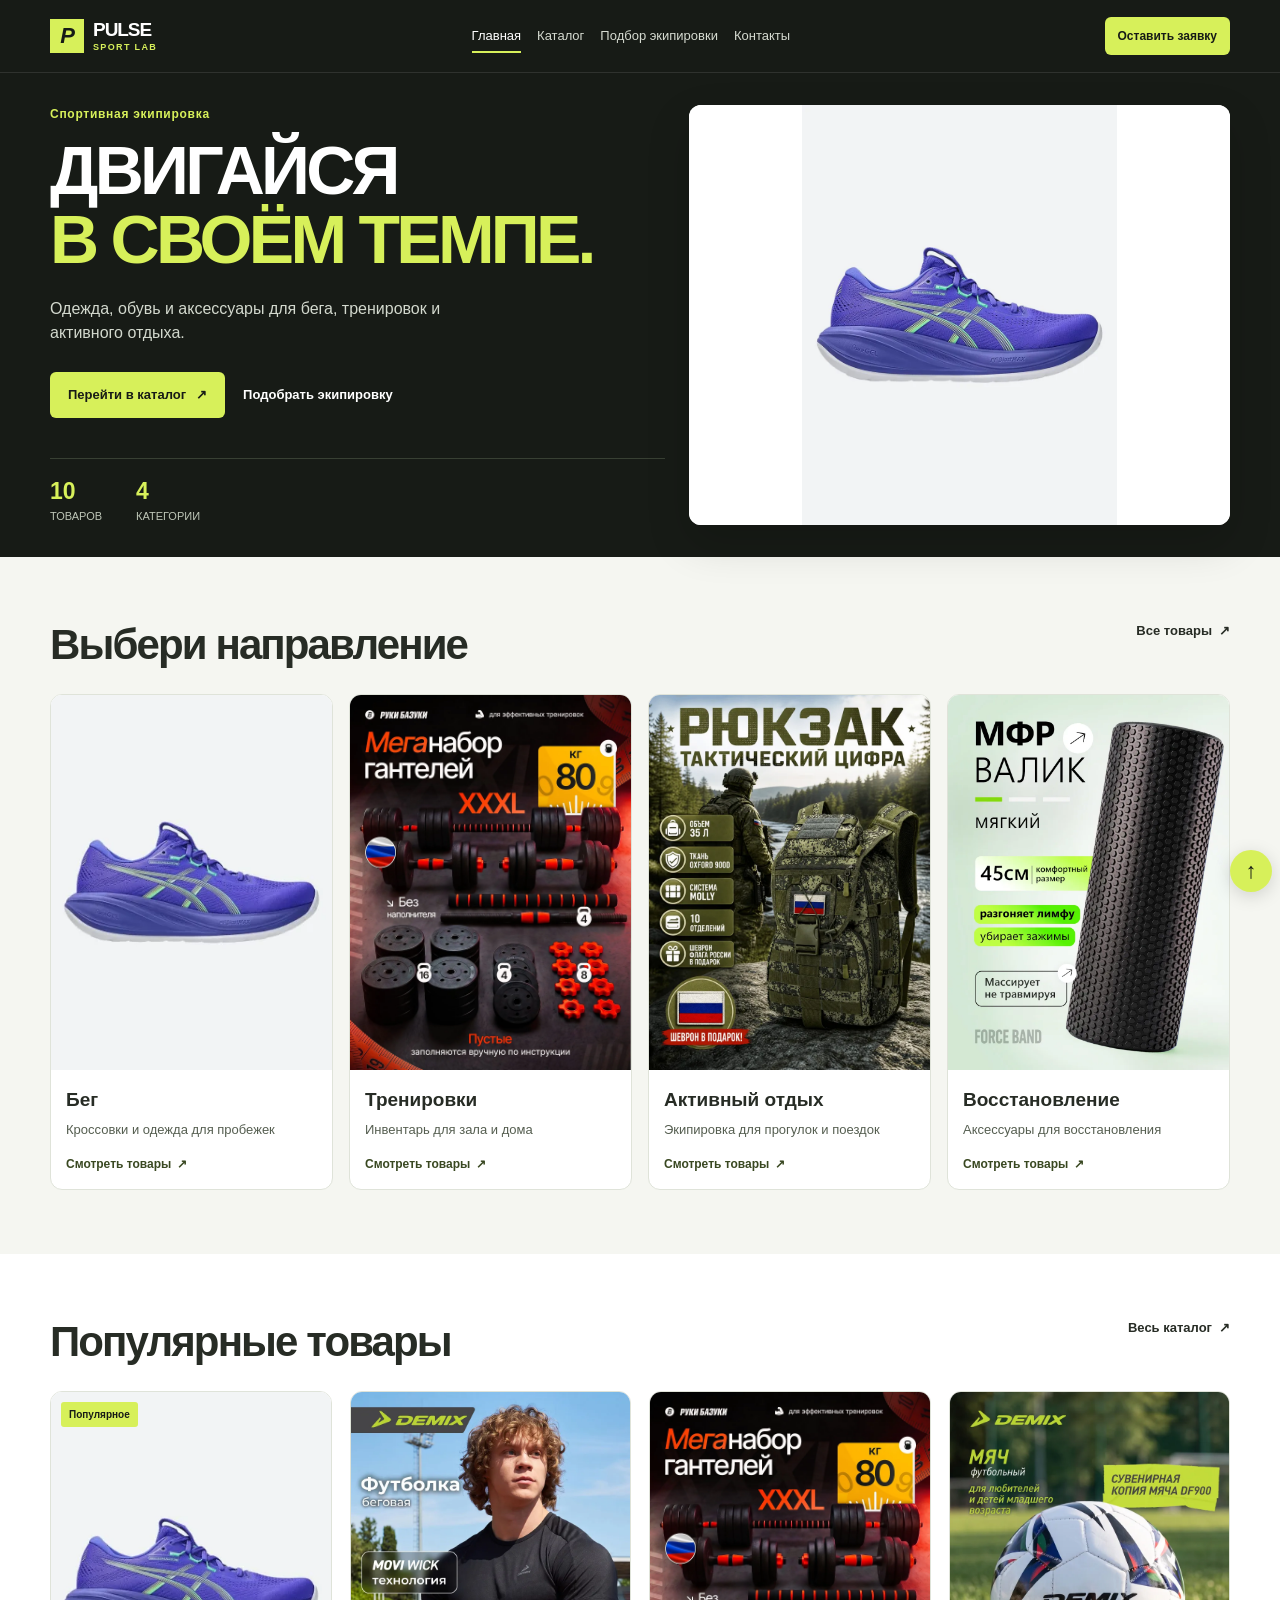
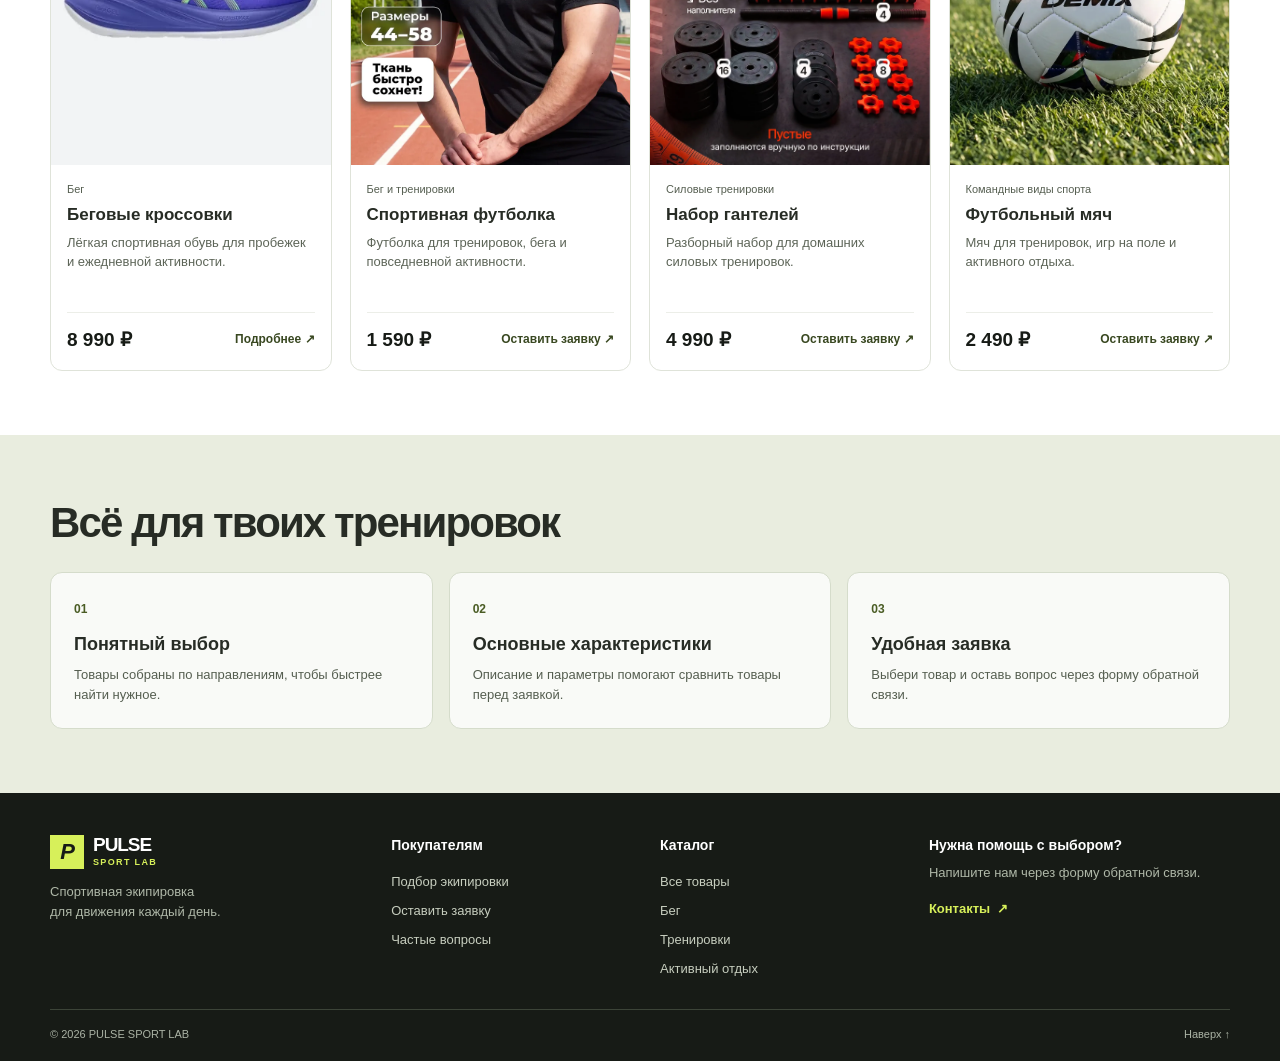
==== index.html @ 59fb66b0 "Адаптировать страницы магазина PULSE SPORT LAB для КР №3" ====
<!DOCTYPE html>
<html lang="ru">
<head>
  <meta charset="UTF-8">
  <meta name="viewport" content="width=device-width, initial-scale=1.0">
  <meta name="description" content="Спортивная одежда, обувь и аксессуары для бега, тренировок и активного отдыха.">
  <meta name="theme-color" content="#171b16">
  <title>Главная — PULSE SPORT LAB</title>
  <link rel="stylesheet" href="css/style.css">
  <link rel="stylesheet" href="css/responsive.css">
</head>
<body>
<a class="skip-link" href="#main-content">Перейти к содержимому</a>
<header class="site-header">
  <div class="container site-header__inner">
    <a class="logo" href="index.html"><span class="logo__mark" aria-hidden="true">P</span><span class="logo__word">PULSE <small>SPORT LAB</small></span></a>
    <button class="menu-toggle" type="button" aria-expanded="false" aria-controls="site-menu" hidden>Меню</button>
    <nav id="site-menu" class="site-nav" aria-label="Основная навигация"><ul class="site-nav__list"><li><a class="site-nav__link site-nav__link--active" href="index.html" aria-current="page">Главная</a></li><li><a class="site-nav__link" href="catalog.html">Каталог</a></li><li><a class="site-nav__link" href="guide.html">Подбор экипировки</a></li><li><a class="site-nav__link" href="contacts.html">Контакты</a></li></ul></nav>
    <a class="button button--small site-header__cta" href="order.html">Оставить заявку</a>
  </div>
</header>
<main id="main-content" tabindex="-1">
  <section class="hero">
    <div class="container hero__layout">
      <div class="hero__copy"><p class="eyebrow">Спортивная экипировка</p><h1 class="hero__title">ДВИГАЙСЯ<br><span>В СВОЁМ ТЕМПЕ.</span></h1><p class="hero__description">Одежда, обувь и аксессуары для бега, тренировок и активного отдыха.</p><div class="hero__actions"><a class="button" href="catalog.html">Перейти в каталог <span aria-hidden="true">↗</span></a><a class="text-link text-link--light" href="guide.html">Подобрать экипировку</a></div><div class="hero__meta"><div><strong>10</strong><span>ТОВАРОВ</span></div><div><strong>4</strong><span>КАТЕГОРИИ</span></div></div></div>
      <div class="hero__visual"><img class="hero__image" src="images/running-shoes.webp" srcset="images/running-shoes-360.webp 360w, images/running-shoes.webp 750w" sizes="(min-width: 768px) min(46vw, 550px), calc(100vw - 32px)" alt="Беговые кроссовки фиолетового цвета" width="750" height="1000" loading="eager" decoding="async"></div>
    </div>
  </section>
  <section class="section section--paper" id="directions"><div class="container"><div class="section-heading"><div><h2>Выбери направление</h2></div><a class="text-link" href="catalog.html">Все товары <span aria-hidden="true">↗</span></a></div><div class="category-grid"><a class="category-card" href="catalog.html#run">
  <div class="category-card__media"><img src="images/running-shoes.webp" srcset="images/running-shoes-360.webp 360w, images/running-shoes.webp 750w" sizes="(min-width: 1024px) 280px, (min-width: 640px) 44vw, calc(100vw - 32px)" alt="Беговые кроссовки" loading="lazy" decoding="async"></div>
  <div class="category-card__body"><h3>Бег</h3><p>Кроссовки и одежда для пробежек</p><span class="category-card__link">Смотреть товары <span aria-hidden="true">↗</span></span></div>
</a><a class="category-card" href="catalog.html#train">
  <div class="category-card__media"><img src="images/dumbbells.webp" alt="Набор гантелей" loading="lazy" decoding="async"></div>
  <div class="category-card__body"><h3>Тренировки</h3><p>Инвентарь для зала и дома</p><span class="category-card__link">Смотреть товары <span aria-hidden="true">↗</span></span></div>
</a><a class="category-card" href="catalog.html#outdoor">
  <div class="category-card__media"><img src="images/backpack.webp" alt="Тактический рюкзак" loading="lazy" decoding="async"></div>
  <div class="category-card__body"><h3>Активный отдых</h3><p>Экипировка для прогулок и поездок</p><span class="category-card__link">Смотреть товары <span aria-hidden="true">↗</span></span></div>
</a><a class="category-card" href="catalog.html#recovery">
  <div class="category-card__media"><img src="images/foam-roller.webp" alt="Массажный ролл" loading="lazy" decoding="async"></div>
  <div class="category-card__body"><h3>Восстановление</h3><p>Аксессуары для восстановления</p><span class="category-card__link">Смотреть товары <span aria-hidden="true">↗</span></span></div>
</a></div></div></section>
  <section class="section section--white" id="popular"><div class="container"><div class="section-heading"><div><h2>Популярные товары</h2></div><a class="text-link" href="catalog.html">Весь каталог <span aria-hidden="true">↗</span></a></div><div class="product-grid product-grid--four"><article class="product-card">
      <a class="product-card__media" href="product.html"><span class="product-card__badge">Популярное</span><img class="product-card__image" src="images/running-shoes.webp" srcset="images/running-shoes-360.webp 360w, images/running-shoes.webp 750w" sizes="(min-width: 1024px) 280px, (min-width: 640px) 44vw, calc(100vw - 32px)" alt="Беговые кроссовки фиолетового цвета" width="750" height="1000" loading="lazy" decoding="async"></a>
      <div class="product-card__content">
        <p class="product-card__category">Бег</p>
        <h3 class="product-card__title"><a href="product.html">Беговые кроссовки</a></h3>
        <p class="product-card__description">Лёгкая спортивная обувь для пробежек и ежедневной активности.</p>
        <div class="product-card__bottom"><span class="product-card__price">8 990 ₽</span><a class="product-card__link" href="product.html">Подробнее <span aria-hidden="true">↗</span></a></div>
      </div>
    </article><article class="product-card">
      <a class="product-card__media" href="order.html?product=%D0%A1%D0%BF%D0%BE%D1%80%D1%82%D0%B8%D0%B2%D0%BD%D0%B0%D1%8F%20%D1%84%D1%83%D1%82%D0%B1%D0%BE%D0%BB%D0%BA%D0%B0"><img class="product-card__image" src="images/sports-tshirt.webp" alt="Чёрная спортивная футболка" width="750" height="1000" loading="lazy" decoding="async"></a>
      <div class="product-card__content">
        <p class="product-card__category">Бег и тренировки</p>
        <h3 class="product-card__title"><a href="order.html?product=%D0%A1%D0%BF%D0%BE%D1%80%D1%82%D0%B8%D0%B2%D0%BD%D0%B0%D1%8F%20%D1%84%D1%83%D1%82%D0%B1%D0%BE%D0%BB%D0%BA%D0%B0">Спортивная футболка</a></h3>
        <p class="product-card__description">Футболка для тренировок, бега и повседневной активности.</p>
        <div class="product-card__bottom"><span class="product-card__price">1 590 ₽</span><a class="product-card__link" href="order.html?product=%D0%A1%D0%BF%D0%BE%D1%80%D1%82%D0%B8%D0%B2%D0%BD%D0%B0%D1%8F%20%D1%84%D1%83%D1%82%D0%B1%D0%BE%D0%BB%D0%BA%D0%B0">Оставить заявку <span aria-hidden="true">↗</span></a></div>
      </div>
    </article><article class="product-card">
      <a class="product-card__media" href="order.html?product=%D0%9D%D0%B0%D0%B1%D0%BE%D1%80%20%D0%B3%D0%B0%D0%BD%D1%82%D0%B5%D0%BB%D0%B5%D0%B9"><img class="product-card__image" src="images/dumbbells.webp" alt="Набор разборных гантелей" width="1200" height="1600" loading="lazy" decoding="async"></a>
      <div class="product-card__content">
        <p class="product-card__category">Силовые тренировки</p>
        <h3 class="product-card__title"><a href="order.html?product=%D0%9D%D0%B0%D0%B1%D0%BE%D1%80%20%D0%B3%D0%B0%D0%BD%D1%82%D0%B5%D0%BB%D0%B5%D0%B9">Набор гантелей</a></h3>
        <p class="product-card__description">Разборный набор для домашних силовых тренировок.</p>
        <div class="product-card__bottom"><span class="product-card__price">4 990 ₽</span><a class="product-card__link" href="order.html?product=%D0%9D%D0%B0%D0%B1%D0%BE%D1%80%20%D0%B3%D0%B0%D0%BD%D1%82%D0%B5%D0%BB%D0%B5%D0%B9">Оставить заявку <span aria-hidden="true">↗</span></a></div>
      </div>
    </article><article class="product-card">
      <a class="product-card__media" href="order.html?product=%D0%A4%D1%83%D1%82%D0%B1%D0%BE%D0%BB%D1%8C%D0%BD%D1%8B%D0%B9%20%D0%BC%D1%8F%D1%87"><img class="product-card__image" src="images/football.webp" alt="Футбольный мяч белого цвета" width="750" height="1000" loading="lazy" decoding="async"></a>
      <div class="product-card__content">
        <p class="product-card__category">Командные виды спорта</p>
        <h3 class="product-card__title"><a href="order.html?product=%D0%A4%D1%83%D1%82%D0%B1%D0%BE%D0%BB%D1%8C%D0%BD%D1%8B%D0%B9%20%D0%BC%D1%8F%D1%87">Футбольный мяч</a></h3>
        <p class="product-card__description">Мяч для тренировок, игр на поле и активного отдыха.</p>
        <div class="product-card__bottom"><span class="product-card__price">2 490 ₽</span><a class="product-card__link" href="order.html?product=%D0%A4%D1%83%D1%82%D0%B1%D0%BE%D0%BB%D1%8C%D0%BD%D1%8B%D0%B9%20%D0%BC%D1%8F%D1%87">Оставить заявку <span aria-hidden="true">↗</span></a></div>
      </div>
    </article></div></div></section>
  <section class="benefits-section"><div class="container"><div class="section-heading"><div><h2>Всё для твоих тренировок</h2></div></div><div class="benefit-grid"><article class="benefit-card"><span class="benefit-card__number">01</span><h3>Понятный выбор</h3><p>Товары собраны по направлениям, чтобы быстрее найти нужное.</p></article><article class="benefit-card"><span class="benefit-card__number">02</span><h3>Основные характеристики</h3><p>Описание и параметры помогают сравнить товары перед заявкой.</p></article><article class="benefit-card"><span class="benefit-card__number">03</span><h3>Удобная заявка</h3><p>Выбери товар и оставь вопрос через форму обратной связи.</p></article></div></div></section>

</main>
<footer class="site-footer">
  <div class="container">
    <div class="site-footer__main">
      <div class="site-footer__brand"><a class="logo logo--footer" href="index.html"><span class="logo__mark" aria-hidden="true">P</span><span class="logo__word">PULSE <small>SPORT LAB</small></span></a><p>Спортивная экипировка<br>для движения каждый день.</p></div>
      <nav class="site-footer__column" aria-label="Покупателям"><h2>Покупателям</h2><a href="guide.html">Подбор экипировки</a><a href="order.html">Оставить заявку</a><a href="contacts.html#faq">Частые вопросы</a></nav>
      <nav class="site-footer__column" aria-label="Каталог"><h2>Каталог</h2><a href="catalog.html">Все товары</a><a href="catalog.html#run">Бег</a><a href="catalog.html#train">Тренировки</a><a href="catalog.html#outdoor">Активный отдых</a></nav>
      <div class="site-footer__contact"><h2>Нужна помощь с выбором?</h2><p>Напишите нам через форму обратной связи.</p><a class="site-footer__contact-link" href="contacts.html">Контакты <span aria-hidden="true">↗</span></a></div>
    </div>
    <div class="site-footer__bottom"><span>© 2026 PULSE SPORT LAB</span><a href="#main-content">Наверх ↑</a></div>
  </div>
</footer>
<a class="back-to-top" href="#main-content" aria-label="Вернуться наверх">↑</a>
<script src="js/main.js" defer></script>
</body>
</html>
---- css/style.css ----
:root {
  color-scheme: light;
  --color-primary: #d7f05a;
  --color-primary-dark: #c3e044;
  --color-ink: #1b211a;
  --color-dark: #171b16;
  --color-text: #272c25;
  --color-muted: #6d7568;
  --color-paper: #f5f6f1;
  --color-white: #ffffff;
  --color-border: #dfe3d9;
  --space-sm: 8px;
  --space-md: 16px;
  --space-lg: 24px;
  --space-xl: 32px;
  --space-2xl: 48px;
  --space-3xl: 64px;
  --radius-sm: 6px;
  --radius-md: 12px;
  --content-width: 1180px;
  --shadow-card: 0 8px 28px rgb(23 27 22 / 8%);
}

*, *::before, *::after { box-sizing: border-box; }
html { scroll-behavior: smooth; scroll-padding-top: 100px; }
body { min-height: 100vh; margin: 0; background: var(--color-white); color: var(--color-text); font: 16px/1.55 Arial, Helvetica, sans-serif; -webkit-font-smoothing: antialiased; }
img { display: block; max-width: 100%; height: auto; }
a { color: inherit; text-decoration: none; }
button, input, textarea, select { font: inherit; }
button, a, input, textarea, select, summary { -webkit-tap-highlight-color: transparent; }
:focus-visible { outline: 3px solid #718b26; outline-offset: 3px; }
::selection { color: var(--color-dark); background: var(--color-primary); }
[hidden] { display: none !important; }
.container { width: calc(100% - 48px); max-width: var(--content-width); margin-inline: auto; }
.skip-link { position: absolute; z-index: 1000; top: 8px; left: 8px; padding: 10px 14px; background: var(--color-primary); color: var(--color-dark); transform: translateY(-160%); font-weight: 700; }
.skip-link:focus { transform: translateY(0); }
.eyebrow { margin: 0 0 12px; color: var(--color-muted); font-size: 12px; font-weight: 700; letter-spacing: .06em; }

/* Шапка и меню используют Flexbox, как в базовом проекте. */
.site-header { position: sticky; z-index: 100; top: 0; background: var(--color-dark); color: var(--color-white); border-bottom: 1px solid rgb(255 255 255 / 10%); }
.site-header__inner { display: flex; min-height: 72px; align-items: center; justify-content: space-between; gap: 24px; }
.logo { display: inline-flex; flex-shrink: 0; align-items: center; gap: 9px; color: var(--color-white); font-size: 19px; font-weight: 900; letter-spacing: -.055em; }
.logo__mark { display: grid; width: 34px; height: 34px; place-items: center; background: var(--color-primary); color: var(--color-dark); font-size: 22px; font-style: italic; }
.logo__word { line-height: 1; }
.logo__word small { display: block; margin-top: 4px; color: var(--color-primary); font-size: 9px; letter-spacing: .15em; }
.site-nav__list { display: flex; flex-wrap: wrap; align-items: center; gap: clamp(12px, 2.1vw, 25px); margin: 0; padding: 0; list-style: none; }
.site-nav__link { position: relative; display: inline-block; padding: 25px 0; color: #d6dbd1; font-size: 13px; white-space: nowrap; transition: color .2s ease; }
.site-nav__link::after { position: absolute; right: 0; bottom: 17px; left: 0; height: 2px; background: var(--color-primary); content: ""; transform: scaleX(0); transform-origin: left; transition: transform .2s ease; }
.site-nav__link:hover, .site-nav__link--active { color: var(--color-white); }
.site-nav__link:hover::after, .site-nav__link--active::after { transform: scaleX(1); }
.button { display: inline-flex; min-height: 46px; align-items: center; justify-content: center; gap: 10px; padding: 11px 17px; border: 1px solid transparent; border-radius: var(--radius-sm); background: var(--color-primary); color: var(--color-dark); font-size: 13px; font-weight: 700; cursor: pointer; transition: background .2s ease, transform .2s ease, border-color .2s ease; }
.button:hover { background: var(--color-primary-dark); transform: translateY(-1px); }
.button:disabled, .button--disabled { opacity: .55; cursor: not-allowed; transform: none; }
.button--small { min-height: 38px; padding: 8px 12px; font-size: 12px; }
.button--dark { background: var(--color-dark); color: var(--color-white); }
.button--dark:hover { background: #2c3529; }
.button--light { background: var(--color-white); color: var(--color-dark); }
.button--outline { border-color: var(--color-border); background: transparent; color: var(--color-text); }
.button--outline:hover { border-color: #9ba58f; background: #fff; }
.text-link { display: inline-flex; align-items: center; gap: 7px; font-size: 13px; font-weight: 700; }
.text-link:hover { color: #566b28; }
.text-link--light { color: var(--color-white); }

.hero { background: var(--color-dark); color: var(--color-white); }
.hero__layout { display: grid; grid-template-columns: 1fr .78fr; align-items: center; gap: 7%; min-height: 510px; padding-block: 44px; }
.hero .eyebrow { color: var(--color-primary); }
.hero__title { margin: 0; font-size: clamp(42px, 5vw, 68px); font-weight: 800; line-height: 1.02; letter-spacing: -.055em; }
.hero__title span { color: var(--color-primary); }
.hero__description { max-width: 460px; margin: 22px 0 26px; color: #d3d9ce; font-size: 16px; }
.hero__actions { display: flex; flex-wrap: wrap; align-items: center; gap: 18px; }
.hero__meta { display: flex; flex-wrap: wrap; gap: 34px; margin-top: 40px; padding-top: 19px; border-top: 1px solid #384033; }
.hero__meta div { display: flex; flex-direction: column; gap: 2px; }
.hero__meta strong { color: var(--color-primary); font-size: 23px; line-height: 1.2; }
.hero__meta span { color: #bec6b7; font-size: 11px; }
.hero__visual { min-width: 0; overflow: hidden; border-radius: var(--radius-md); background: #fff; box-shadow: 0 18px 44px rgb(0 0 0 / 16%); }
.hero__image { width: 100%; height: 100%; max-height: 500px; aspect-ratio: 3 / 4; object-fit: contain; object-position: center; background: #fff; }

.section { padding-block: var(--space-3xl); }
.section--paper { background: var(--color-paper); }
.section--white { background: var(--color-white); }
.section-heading { display: flex; align-items: end; justify-content: space-between; gap: 22px; margin-bottom: 26px; }
.section-heading .eyebrow { margin-bottom: 7px; }
.section-heading h2, .page-intro h1 { margin: 0; font-size: clamp(28px, 3.7vw, 42px); line-height: 1.12; letter-spacing: -.045em; }
.section-heading__note { max-width: 340px; margin: 0; color: var(--color-muted); font-size: 13px; }
.category-grid { display: grid; grid-template-columns: repeat(4, minmax(0, 1fr)); gap: 16px; }
.category-card { display: flex; min-width: 0; flex-direction: column; overflow: hidden; border: 1px solid var(--color-border); border-radius: var(--radius-md); background: var(--color-white); transition: transform .2s ease, box-shadow .2s ease; }
.category-card:hover { box-shadow: var(--shadow-card); transform: translateY(-3px); }
.category-card__media { display: grid; overflow: hidden; place-items: center; aspect-ratio: 3 / 4; background: #fff; }
.category-card__media img { width: 100%; height: 100%; object-fit: contain; }
.category-card__body { display: flex; flex: 1; flex-direction: column; align-items: flex-start; padding: 15px; }
.category-card__body h3 { margin: 0; font-size: 19px; }
.category-card__body p { margin: 6px 0 15px; color: var(--color-muted); font-size: 13px; }
.category-card__link { display: inline-flex; align-items: center; gap: 6px; margin-top: auto; color: #394821; font-size: 12px; font-weight: 700; }
.product-grid { display: grid; grid-template-columns: repeat(3, minmax(0, 1fr)); gap: 18px; align-items: stretch; }
.product-grid--four { grid-template-columns: repeat(4, minmax(0, 1fr)); }
.product-card { display: flex; min-width: 0; flex-direction: column; overflow: hidden; border: 1px solid var(--color-border); border-radius: var(--radius-md); background: var(--color-white); transition: box-shadow .2s ease, transform .2s ease; }
.product-card:hover { box-shadow: var(--shadow-card); transform: translateY(-2px); }
.product-card__media { position: relative; display: block; overflow: hidden; aspect-ratio: 3 / 4; background: #fff; }
.product-card__image { width: 100%; height: 100%; object-fit: contain; object-position: center; }
.product-card__badge { position: absolute; z-index: 1; top: 10px; left: 10px; padding: 5px 8px; border-radius: 3px; background: var(--color-primary); color: var(--color-dark); font-size: 10px; font-weight: 800; }
.product-card__content { display: flex; flex: 1; flex-direction: column; padding: 16px; }
.product-card__category { margin: 0 0 6px; color: var(--color-muted); font-size: 11px; }
.product-card__title { margin: 0; font-size: 17px; line-height: 1.3; }
.product-card__title a:hover { text-decoration: underline; text-underline-offset: 3px; }
.product-card__description { min-height: 61px; margin: 8px 0 17px; color: #5d6558; font-size: 13px; line-height: 1.45; }
.product-card__bottom { display: flex; flex-wrap: wrap; align-items: center; justify-content: space-between; gap: 9px; margin-top: auto; padding-top: 12px; border-top: 1px solid #eceee8; }
.product-card__price { color: var(--color-dark); font-size: 19px; font-weight: 800; white-space: nowrap; }
.product-card__link { color: #394821; font-size: 12px; font-weight: 700; }
.product-card__link:hover { text-decoration: underline; text-underline-offset: 3px; }
.benefits-section { padding-block: var(--space-3xl); background: #e9eddf; }
.benefit-grid { display: grid; grid-template-columns: repeat(3, minmax(0, 1fr)); gap: 16px; }
.benefit-card { padding: 23px; border: 1px solid #d5dccb; border-radius: var(--radius-md); background: rgb(255 255 255 / 75%); }
.benefit-card__number { color: #71863b; font-size: 12px; font-weight: 800; }
.benefit-card h3 { margin: 10px 0 6px; font-size: 18px; }
.benefit-card p { margin: 0; color: var(--color-muted); font-size: 13px; }

.page-intro { padding-block: 38px 32px; background: var(--color-white); }
.page-intro h1 { max-width: 850px; }
.page-intro p { max-width: 700px; margin: 12px 0 0; color: var(--color-muted); }
.breadcrumbs { display: flex; flex-wrap: wrap; align-items: center; gap: 9px; margin-bottom: 20px; color: var(--color-muted); font-size: 12px; }
.breadcrumbs a:hover { color: var(--color-text); text-decoration: underline; text-underline-offset: 3px; }
.catalog-layout { display: grid; grid-template-columns: 205px minmax(0, 1fr); align-items: start; gap: 28px; }
.catalog-sidebar { position: sticky; top: 95px; padding: 20px; border: 1px solid var(--color-border); border-radius: var(--radius-md); background: #fff; }
.catalog-sidebar h2 { margin: 0 0 13px; font-size: 17px; }
.catalog-sidebar nav { display: grid; gap: 4px; }
.catalog-sidebar nav a { padding: 9px 10px; border-radius: 4px; color: #4c5546; font-size: 13px; }
.catalog-sidebar nav a:hover { background: #eef2e3; color: var(--color-dark); }
.product-group + .product-group { margin-top: 46px; }
.product-group .section-heading { margin-bottom: 18px; }
.product-group .section-heading h2 { font-size: 28px; }
.product-group .section-heading__note { margin-top: 5px; font-size: 13px; }
.product-group__count { padding-bottom: 2px; color: var(--color-muted); font-size: 12px; white-space: nowrap; }
.product-detail { display: grid; grid-template-columns: minmax(0, 1fr) minmax(0, .9fr); align-items: start; gap: 48px; }
.product-detail__visual { overflow: hidden; border: 1px solid var(--color-border); border-radius: var(--radius-md); background: #fff; }
.product-detail__image { width: 100%; height: auto; max-height: 700px; aspect-ratio: 3 / 4; object-fit: contain; }
.product-detail__info { padding-top: 8px; }
.product-detail__category { margin: 0 0 7px; color: var(--color-muted); font-size: 13px; }
.product-detail__info h2 { margin: 0; font-size: clamp(28px, 3.4vw, 40px); line-height: 1.15; letter-spacing: -.04em; }
.product-detail__lead { margin: 16px 0; color: var(--color-muted); }
.product-detail__price { margin: 16px 0; font-size: 28px; font-weight: 800; }
.feature-list { display: grid; gap: 9px; margin: 20px 0 26px; padding-left: 20px; color: #4f5848; font-size: 14px; }
.product-detail__actions { display: flex; flex-wrap: wrap; gap: 10px; }
.table-wrap { overflow-x: auto; border: 1px solid var(--color-border); border-radius: var(--radius-md); background: #fff; }
.spec-table { width: 100%; border-collapse: collapse; font-size: 14px; text-align: left; }
.spec-table caption { padding: 16px; color: var(--color-muted); font-size: 12px; text-align: left; }
.spec-table th, .spec-table td { padding: 13px 16px; border-top: 1px solid #e7eae2; }
.spec-table thead th { background: #f1f4e9; font-weight: 700; }
.spec-table tbody th { width: 30%; font-weight: 700; }
.order-dialog { width: min(540px, calc(100% - 32px)); max-width: none; padding: 25px; border: 1px solid var(--color-border); border-radius: var(--radius-md); color: var(--color-text); box-shadow: 0 20px 80px rgb(0 0 0 / 25%); }
.order-dialog::backdrop { background: rgb(15 19 14 / 60%); }
.dialog__top { display: flex; align-items: center; justify-content: space-between; gap: 15px; }
.dialog__top h2 { margin: 0; font-size: 24px; }
.dialog__close { display: grid; width: 36px; height: 36px; place-items: center; border: 1px solid var(--color-border); border-radius: 4px; background: #fff; font-size: 24px; cursor: pointer; }
.order-dialog p, .order-dialog li { color: #50584a; font-size: 14px; }

.order-layout { display: grid; grid-template-columns: .72fr 1.28fr; align-items: start; gap: 28px; }
.order-summary { padding: 24px; border-radius: var(--radius-md); background: var(--color-dark); color: #fff; }
.order-summary h2 { margin: 0; font-size: 22px; }
.order-summary p, .order-summary li { color: #d3d9ce; font-size: 14px; }
.order-summary ul { display: grid; gap: 10px; padding-left: 20px; }
.order-summary .form-hint { margin-top: 22px; padding-top: 15px; border-top: 1px solid #3b4437; font-size: 12px; }
.order-form-wrap { padding: 26px; border: 1px solid var(--color-border); border-radius: var(--radius-md); background: #fff; }
.order-form { display: grid; gap: 18px; }
.form-grid { display: grid; grid-template-columns: repeat(2, minmax(0, 1fr)); gap: 16px; }
.form-field { display: grid; gap: 7px; min-width: 0; }
.form-field--full { grid-column: 1 / -1; }
.form-field label { font-size: 13px; font-weight: 700; }
.form-field label span { color: #a83f2b; }
.form-field input, .form-field textarea, .form-field select { width: 100%; min-width: 0; padding: 11px 12px; border: 1px solid #ccd2c5; border-radius: 4px; background: #fff; color: var(--color-text); }
.form-field input:focus, .form-field textarea:focus, .form-field select:focus { border-color: #7d9342; outline: 2px solid rgb(215 240 90 / 45%); }
.form-field textarea { resize: vertical; }
.checkbox-label { display: flex; align-items: flex-start; gap: 10px; color: #50584a; font-size: 13px; }
.checkbox-label input { width: 17px; height: 17px; flex: 0 0 17px; margin-top: 3px; accent-color: #52682b; }
.form-hint { margin: -7px 0 0; color: var(--color-muted); font-size: 12px; }
.form-result { margin: 0; padding: 12px 14px; border-left: 3px solid #6a842c; background: #f0f4e6; color: #354323; font-size: 13px; }
.contacts-grid { display: grid; grid-template-columns: repeat(2, minmax(0, 1fr)); gap: 18px; }
.contact-box { padding: 30px; border: 1px solid var(--color-border); border-radius: var(--radius-md); background: #fff; }
.contact-box h2 { margin: 0 0 9px; font-size: 23px; }
.contact-box p { margin: 0 0 20px; color: var(--color-muted); }
.contact-box--dark { border-color: var(--color-dark); background: var(--color-dark); color: #fff; }
.contact-box--dark p { color: #d3d9ce; }
.faq-list { border-top: 1px solid var(--color-border); }
.faq-list details { border-bottom: 1px solid var(--color-border); }
.faq-list summary { padding: 17px 0; font-weight: 700; cursor: pointer; }
.faq-list details p { max-width: 750px; margin: 0 0 18px; color: var(--color-muted); font-size: 14px; }
.faq-list a { text-decoration: underline; text-underline-offset: 3px; }
.guide-grid { display: grid; grid-template-columns: repeat(2, minmax(0, 1fr)); gap: 18px; }
.guide-card { display: grid; grid-template-columns: minmax(150px, .72fr) 1fr; overflow: hidden; border: 1px solid var(--color-border); border-radius: var(--radius-md); background: #fff; }
.guide-card__media { display: grid; min-width: 0; place-items: center; overflow: hidden; background: #fff; }
.guide-card__media img { width: 100%; height: 100%; min-height: 250px; object-fit: contain; }
.guide-card__body { display: flex; flex-direction: column; align-items: flex-start; padding: 22px; }
.guide-card__body h2 { margin: 0; font-size: 21px; }
.guide-card__body p { margin: 10px 0 17px; color: var(--color-muted); font-size: 13px; }
.guide-card__body .text-link { margin-top: auto; }
.guide-note { display: flex; align-items: center; justify-content: space-between; gap: 24px; padding: 24px; border-radius: var(--radius-md); background: #e9eddf; }
.guide-note h2 { margin: 0; font-size: 23px; }
.guide-note p { margin: 5px 0 0; color: var(--color-muted); }

.site-footer { padding: 42px 0 18px; background: var(--color-dark); color: #e8ece3; }
.site-footer__main { display: grid; grid-template-columns: 1.3fr 1fr 1fr 1.25fr; gap: 28px; padding-bottom: 30px; }
.logo--footer { align-items: flex-start; }
.site-footer__brand p, .site-footer__contact p { color: #afb8a8; font-size: 13px; }
.site-footer__column { display: flex; flex-direction: column; align-items: flex-start; gap: 9px; }
.site-footer__column h2, .site-footer__contact h2 { margin: 0 0 6px; color: #fff; font-size: 14px; }
.site-footer__column a, .site-footer__contact-link { color: #c7cebf; font-size: 13px; }
.site-footer__column a:hover, .site-footer__contact-link:hover { color: var(--color-primary); }
.site-footer__contact p { margin: 5px 0 13px; }
.site-footer__contact-link { display: inline-flex; gap: 7px; color: var(--color-primary); font-weight: 700; }
.site-footer__bottom { display: flex; justify-content: space-between; gap: 20px; padding-top: 16px; border-top: 1px solid #3c4438; color: #abb3a5; font-size: 11px; }
.site-footer__bottom a:hover { color: #fff; }
.back-to-top { position: fixed; z-index: 80; right: 22px; bottom: 22px; display: grid; width: 42px; height: 42px; place-items: center; border-radius: 50%; background: var(--color-primary); color: var(--color-dark); box-shadow: 0 4px 18px rgb(0 0 0 / 15%); font-size: 22px; font-weight: 800; }
.back-to-top:hover { background: var(--color-primary-dark); }
---- css/responsive.css ----
/* Общие правила рассчитаны на телефон. */
:root { --color-muted: #555e50; }
img, video { max-width: 100%; height: auto; }
:focus-visible { outline: 3px solid #365aaf; outline-offset: 3px; box-shadow: 0 0 0 3px white; }
.container { width: calc(100% - 32px); }
.site-header__inner { flex-wrap: wrap; gap: 8px 12px; padding-block: 10px; }
.site-header__cta { margin-left: auto; }
.menu-toggle { min-height: 44px; padding: 6px 12px; background: transparent; color: white; border: 1px solid #a4aa9c; border-radius: 6px; cursor: pointer; }
.site-nav { order: 3; flex-basis: 100%; }
.site-nav__list { gap: 4px 16px; }
.site-nav__link { padding: 10px 0; }
.site-nav__link::after { bottom: 3px; }
.hero__layout, .catalog-layout, .product-detail, .order-layout, .form-grid, .guide-grid, .guide-card, .contacts-grid { grid-template-columns: minmax(0, 1fr); }
.hero__layout { min-height: 0; gap: 24px; padding-block: 32px; }
.hero__title { font-size: clamp(38px, 6vw, 68px); }
.hero__visual, .product-detail__visual { width: 100%; }
.hero__image { max-height: 420px; }
.section { padding-block: clamp(32px, 5vw, 64px); }
.section-heading, .guide-note { flex-wrap: wrap; align-items: flex-start; }
.category-grid, .product-grid, .product-grid--four, .site-footer__main { grid-template-columns: minmax(0, 1fr); }
.catalog-sidebar { position: static; }
.catalog-sidebar nav { grid-template-columns: repeat(2, minmax(0, 1fr)); }
.catalog-filter { margin-top: 16px; }
.catalog-filter p { margin: 4px 0; font-size: .875rem; }
.catalog-content, .form-field, .order-form-wrap { min-width: 0; }
.form-field input, .form-field select, .form-field textarea { min-width: 0; max-width: 100%; min-height: 44px; font-size: 1rem; }
.form-field--full { grid-column: 1 / -1; }
.table-wrap { display: none; }
.spec-cards { display: grid; gap: 8px; margin: 0; }
.spec-cards div { padding: 12px 16px; background: var(--color-paper); border-radius: 6px; }
.spec-cards dt { font-weight: 700; }
.spec-cards dd { margin: 2px 0 0; }
.order-dialog { max-width: calc(100% - 32px); max-height: 85dvh; overflow: auto; }
.back-to-top { right: 8px; bottom: 8px; }
@media (min-width: 420px) {
  .category-grid, .site-footer__main { grid-template-columns: repeat(2, minmax(0, 1fr)); }
}
@media (min-width: 640px) {
  .container { width: calc(100% - 48px); }
  .product-grid, .form-grid, .contacts-grid, .guide-grid { grid-template-columns: repeat(2, minmax(0, 1fr)); }
  .table-wrap { display: block; }
  .spec-cards { display: none; }
}
@media (min-width: 768px) {
  .menu-toggle { display: none; }
  .site-header__inner { flex-wrap: nowrap; }
  .site-nav { order: 0; flex-basis: auto; }
  .site-header__cta { margin-left: 0; }
  .hero__layout, .product-detail { grid-template-columns: 1fr .88fr; align-items: center; }
  .hero__layout { min-height: 440px; }
  .order-layout { grid-template-columns: minmax(190px, 1fr) minmax(0, 2fr); }
}
@media (min-width: 1024px) {
  .category-grid, .product-grid--four { grid-template-columns: repeat(4, minmax(0, 1fr)); }
  .catalog-layout { grid-template-columns: 200px minmax(0, 1fr); }
  .catalog-sidebar { position: sticky; top: 95px; }
  .catalog-sidebar nav { grid-template-columns: 1fr; }
  .catalog-content .product-grid { grid-template-columns: repeat(3, minmax(0, 1fr)); }
  .site-footer__main { grid-template-columns: 1.3fr 1fr 1fr 1.25fr; }
  .guide-card { grid-template-columns: 1fr 1fr; }
}
@media (prefers-reduced-motion: reduce) {
  *, *::before, *::after { scroll-behavior: auto !important; transition-duration: 0s !important; }
}.benefit-card__number { color: #4a5c24; }
.benefit-grid { grid-template-columns: 1fr; }
@media (min-width: 768px) {
  .benefit-grid { grid-template-columns: repeat(3, minmax(0, 1fr)); }
}
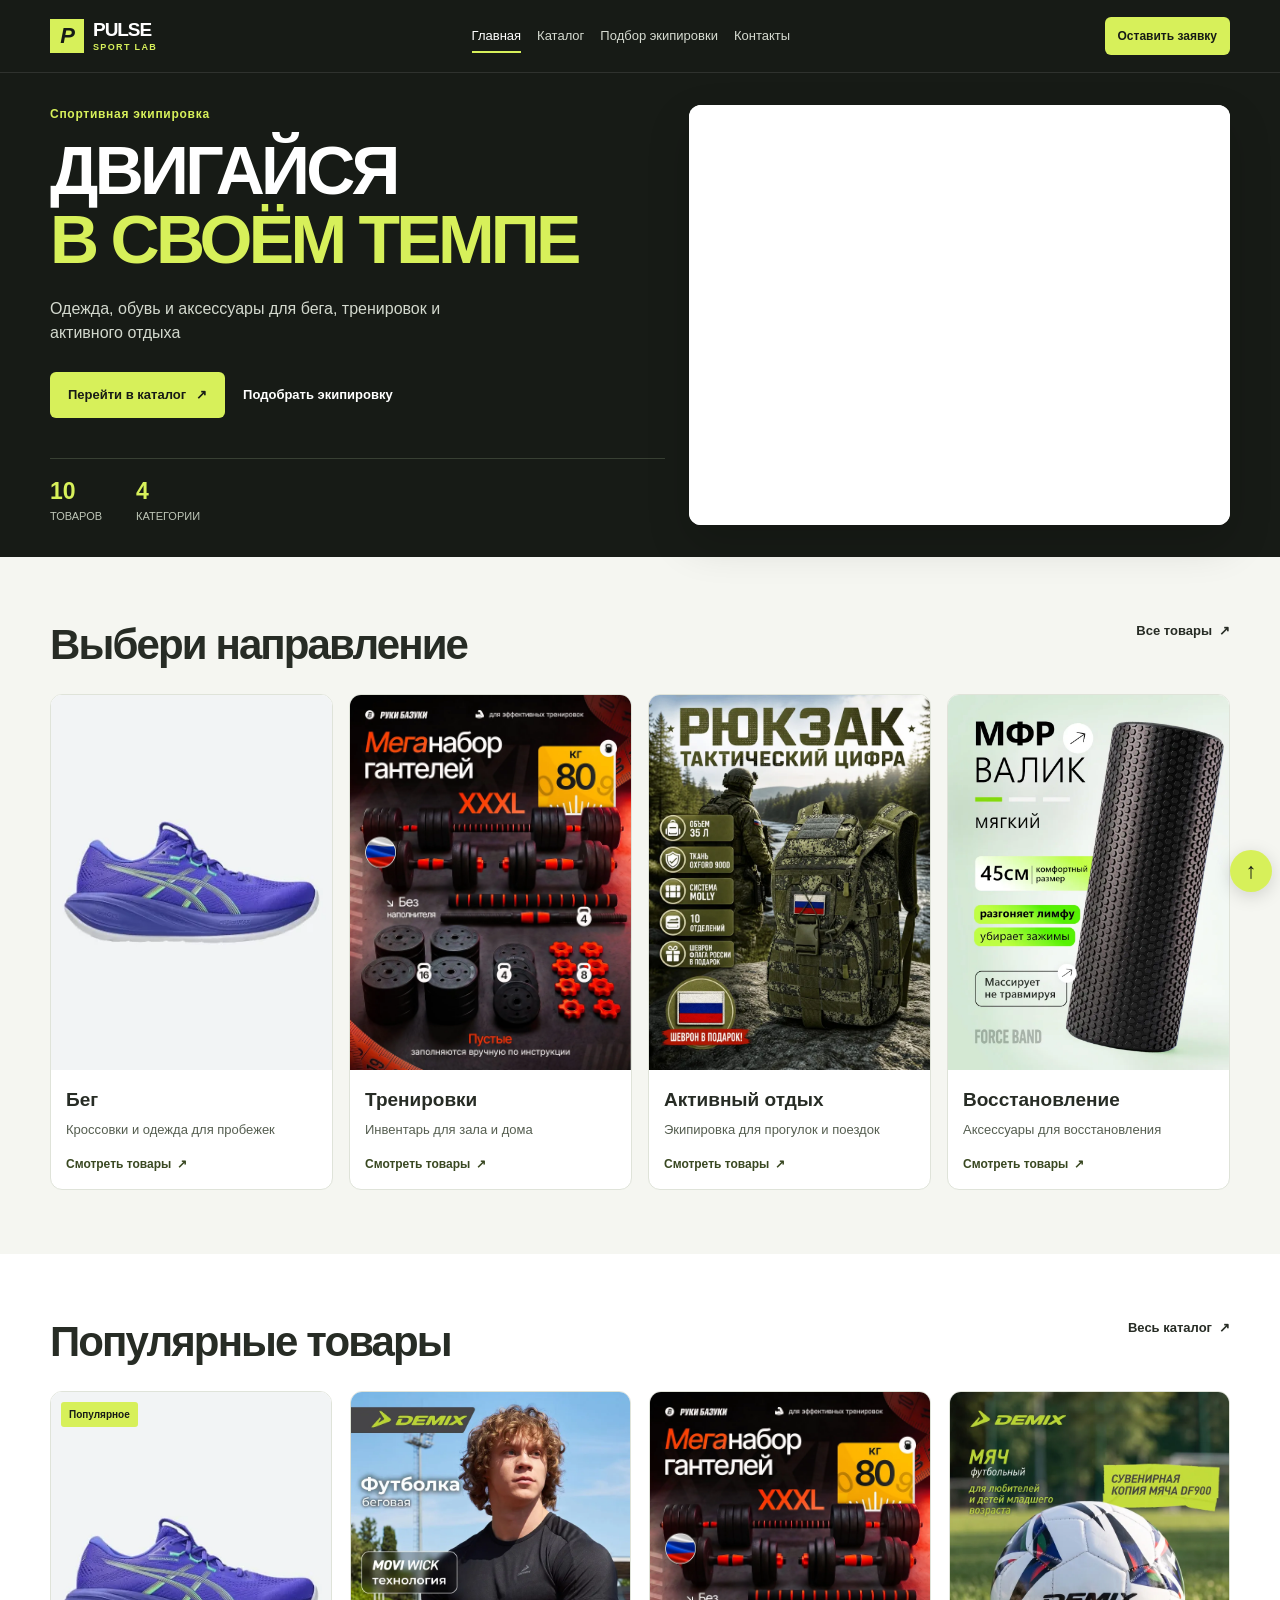
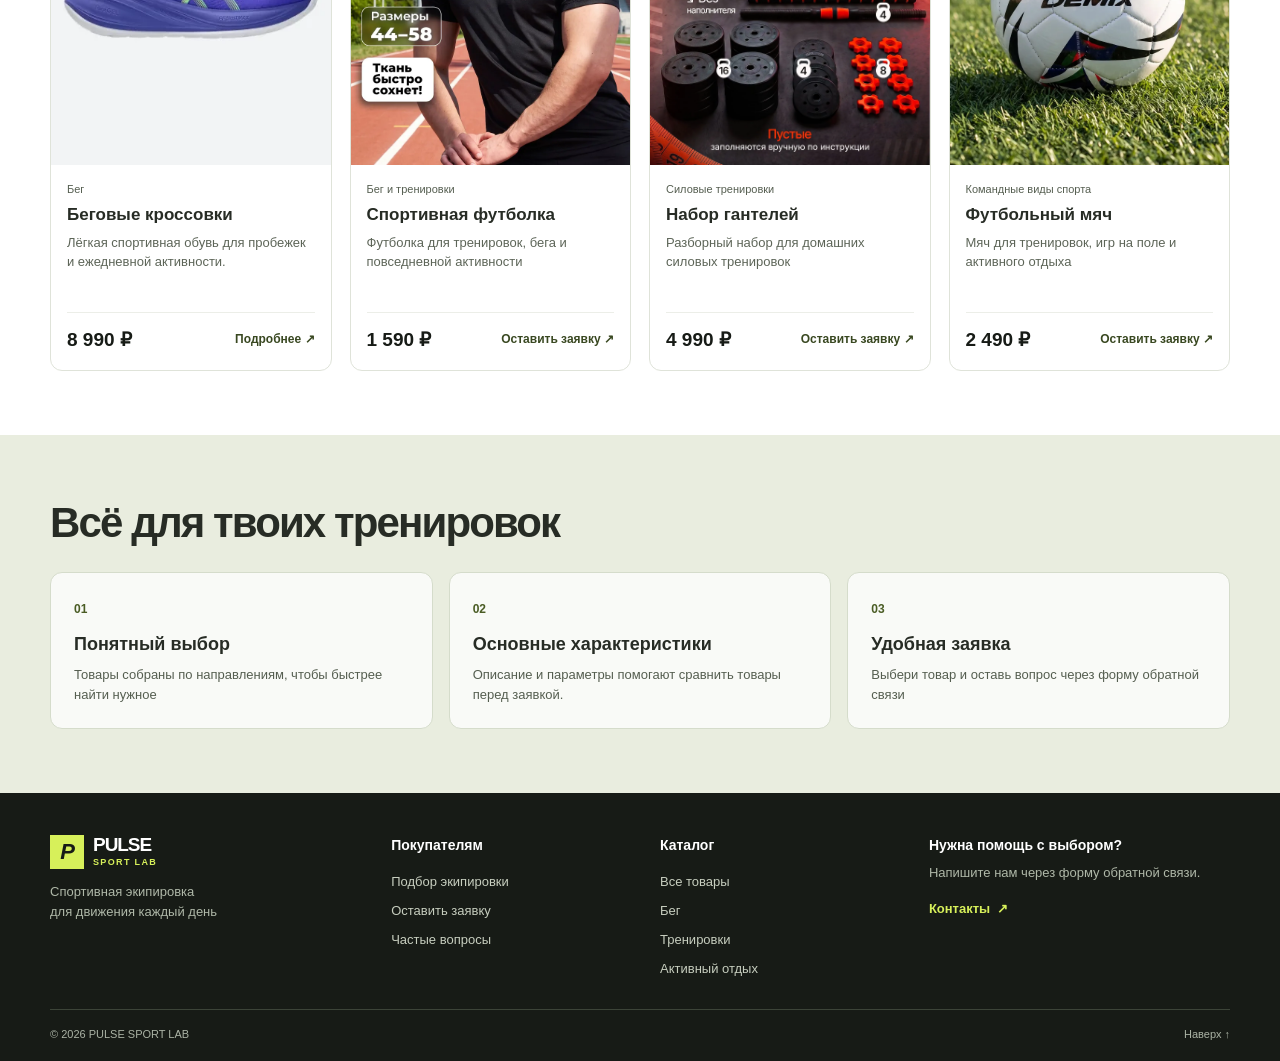
==== commit 37ffc8cb: "second commit" ====
--- a/index.html
+++ b/index.html
@@ -3,7 +3,7 @@
 <head>
   <meta charset="UTF-8">
   <meta name="viewport" content="width=device-width, initial-scale=1.0">
-  <meta name="description" content="Спортивная одежда, обувь и аксессуары для бега, тренировок и активного отдыха.">
+  <meta name="description" content="Спортивная одежда, обувь и аксессуары для бега, тренировок и активного отдыха">
   <meta name="theme-color" content="#171b16">
   <title>Главная — PULSE SPORT LAB</title>
   <link rel="stylesheet" href="css/style.css">
@@ -22,7 +22,7 @@
 <main id="main-content" tabindex="-1">
   <section class="hero">
     <div class="container hero__layout">
-      <div class="hero__copy"><p class="eyebrow">Спортивная экипировка</p><h1 class="hero__title">ДВИГАЙСЯ<br><span>В СВОЁМ ТЕМПЕ.</span></h1><p class="hero__description">Одежда, обувь и аксессуары для бега, тренировок и активного отдыха.</p><div class="hero__actions"><a class="button" href="catalog.html">Перейти в каталог <span aria-hidden="true">↗</span></a><a class="text-link text-link--light" href="guide.html">Подобрать экипировку</a></div><div class="hero__meta"><div><strong>10</strong><span>ТОВАРОВ</span></div><div><strong>4</strong><span>КАТЕГОРИИ</span></div></div></div>
+      <div class="hero__copy"><p class="eyebrow">Спортивная экипировка</p><h1 class="hero__title">ДВИГАЙСЯ<br><span>В СВОЁМ ТЕМПЕ</span></h1><p class="hero__description">Одежда, обувь и аксессуары для бега, тренировок и активного отдыха</p><div class="hero__actions"><a class="button" href="catalog.html">Перейти в каталог <span aria-hidden="true">↗</span></a><a class="text-link text-link--light" href="guide.html">Подобрать экипировку</a></div><div class="hero__meta"><div><strong>10</strong><span>ТОВАРОВ</span></div><div><strong>4</strong><span>КАТЕГОРИИ</span></div></div></div>
       <div class="hero__visual"><img class="hero__image" src="images/running-shoes.webp" srcset="images/running-shoes-360.webp 360w, images/running-shoes.webp 750w" sizes="(min-width: 768px) min(46vw, 550px), calc(100vw - 32px)" alt="Беговые кроссовки фиолетового цвета" width="750" height="1000" loading="eager" decoding="async"></div>
     </div>
   </section>
@@ -52,7 +52,7 @@
       <div class="product-card__content">
         <p class="product-card__category">Бег и тренировки</p>
         <h3 class="product-card__title"><a href="order.html?product=%D0%A1%D0%BF%D0%BE%D1%80%D1%82%D0%B8%D0%B2%D0%BD%D0%B0%D1%8F%20%D1%84%D1%83%D1%82%D0%B1%D0%BE%D0%BB%D0%BA%D0%B0">Спортивная футболка</a></h3>
-        <p class="product-card__description">Футболка для тренировок, бега и повседневной активности.</p>
+        <p class="product-card__description">Футболка для тренировок, бега и повседневной активности</p>
         <div class="product-card__bottom"><span class="product-card__price">1 590 ₽</span><a class="product-card__link" href="order.html?product=%D0%A1%D0%BF%D0%BE%D1%80%D1%82%D0%B8%D0%B2%D0%BD%D0%B0%D1%8F%20%D1%84%D1%83%D1%82%D0%B1%D0%BE%D0%BB%D0%BA%D0%B0">Оставить заявку <span aria-hidden="true">↗</span></a></div>
       </div>
     </article><article class="product-card">
@@ -60,7 +60,7 @@
       <div class="product-card__content">
         <p class="product-card__category">Силовые тренировки</p>
         <h3 class="product-card__title"><a href="order.html?product=%D0%9D%D0%B0%D0%B1%D0%BE%D1%80%20%D0%B3%D0%B0%D0%BD%D1%82%D0%B5%D0%BB%D0%B5%D0%B9">Набор гантелей</a></h3>
-        <p class="product-card__description">Разборный набор для домашних силовых тренировок.</p>
+        <p class="product-card__description">Разборный набор для домашних силовых тренировок</p>
         <div class="product-card__bottom"><span class="product-card__price">4 990 ₽</span><a class="product-card__link" href="order.html?product=%D0%9D%D0%B0%D0%B1%D0%BE%D1%80%20%D0%B3%D0%B0%D0%BD%D1%82%D0%B5%D0%BB%D0%B5%D0%B9">Оставить заявку <span aria-hidden="true">↗</span></a></div>
       </div>
     </article><article class="product-card">
@@ -68,17 +68,17 @@
       <div class="product-card__content">
         <p class="product-card__category">Командные виды спорта</p>
         <h3 class="product-card__title"><a href="order.html?product=%D0%A4%D1%83%D1%82%D0%B1%D0%BE%D0%BB%D1%8C%D0%BD%D1%8B%D0%B9%20%D0%BC%D1%8F%D1%87">Футбольный мяч</a></h3>
-        <p class="product-card__description">Мяч для тренировок, игр на поле и активного отдыха.</p>
+        <p class="product-card__description">Мяч для тренировок, игр на поле и активного отдыха</p>
         <div class="product-card__bottom"><span class="product-card__price">2 490 ₽</span><a class="product-card__link" href="order.html?product=%D0%A4%D1%83%D1%82%D0%B1%D0%BE%D0%BB%D1%8C%D0%BD%D1%8B%D0%B9%20%D0%BC%D1%8F%D1%87">Оставить заявку <span aria-hidden="true">↗</span></a></div>
       </div>
     </article></div></div></section>
-  <section class="benefits-section"><div class="container"><div class="section-heading"><div><h2>Всё для твоих тренировок</h2></div></div><div class="benefit-grid"><article class="benefit-card"><span class="benefit-card__number">01</span><h3>Понятный выбор</h3><p>Товары собраны по направлениям, чтобы быстрее найти нужное.</p></article><article class="benefit-card"><span class="benefit-card__number">02</span><h3>Основные характеристики</h3><p>Описание и параметры помогают сравнить товары перед заявкой.</p></article><article class="benefit-card"><span class="benefit-card__number">03</span><h3>Удобная заявка</h3><p>Выбери товар и оставь вопрос через форму обратной связи.</p></article></div></div></section>
+  <section class="benefits-section"><div class="container"><div class="section-heading"><div><h2>Всё для твоих тренировок</h2></div></div><div class="benefit-grid"><article class="benefit-card"><span class="benefit-card__number">01</span><h3>Понятный выбор</h3><p>Товары собраны по направлениям, чтобы быстрее найти нужное</p></article><article class="benefit-card"><span class="benefit-card__number">02</span><h3>Основные характеристики</h3><p>Описание и параметры помогают сравнить товары перед заявкой.</p></article><article class="benefit-card"><span class="benefit-card__number">03</span><h3>Удобная заявка</h3><p>Выбери товар и оставь вопрос через форму обратной связи</p></article></div></div></section>
 
 </main>
 <footer class="site-footer">
   <div class="container">
     <div class="site-footer__main">
-      <div class="site-footer__brand"><a class="logo logo--footer" href="index.html"><span class="logo__mark" aria-hidden="true">P</span><span class="logo__word">PULSE <small>SPORT LAB</small></span></a><p>Спортивная экипировка<br>для движения каждый день.</p></div>
+      <div class="site-footer__brand"><a class="logo logo--footer" href="index.html"><span class="logo__mark" aria-hidden="true">P</span><span class="logo__word">PULSE <small>SPORT LAB</small></span></a><p>Спортивная экипировка<br>для движения каждый день</p></div>
       <nav class="site-footer__column" aria-label="Покупателям"><h2>Покупателям</h2><a href="guide.html">Подбор экипировки</a><a href="order.html">Оставить заявку</a><a href="contacts.html#faq">Частые вопросы</a></nav>
       <nav class="site-footer__column" aria-label="Каталог"><h2>Каталог</h2><a href="catalog.html">Все товары</a><a href="catalog.html#run">Бег</a><a href="catalog.html#train">Тренировки</a><a href="catalog.html#outdoor">Активный отдых</a></nav>
       <div class="site-footer__contact"><h2>Нужна помощь с выбором?</h2><p>Напишите нам через форму обратной связи.</p><a class="site-footer__contact-link" href="contacts.html">Контакты <span aria-hidden="true">↗</span></a></div>
